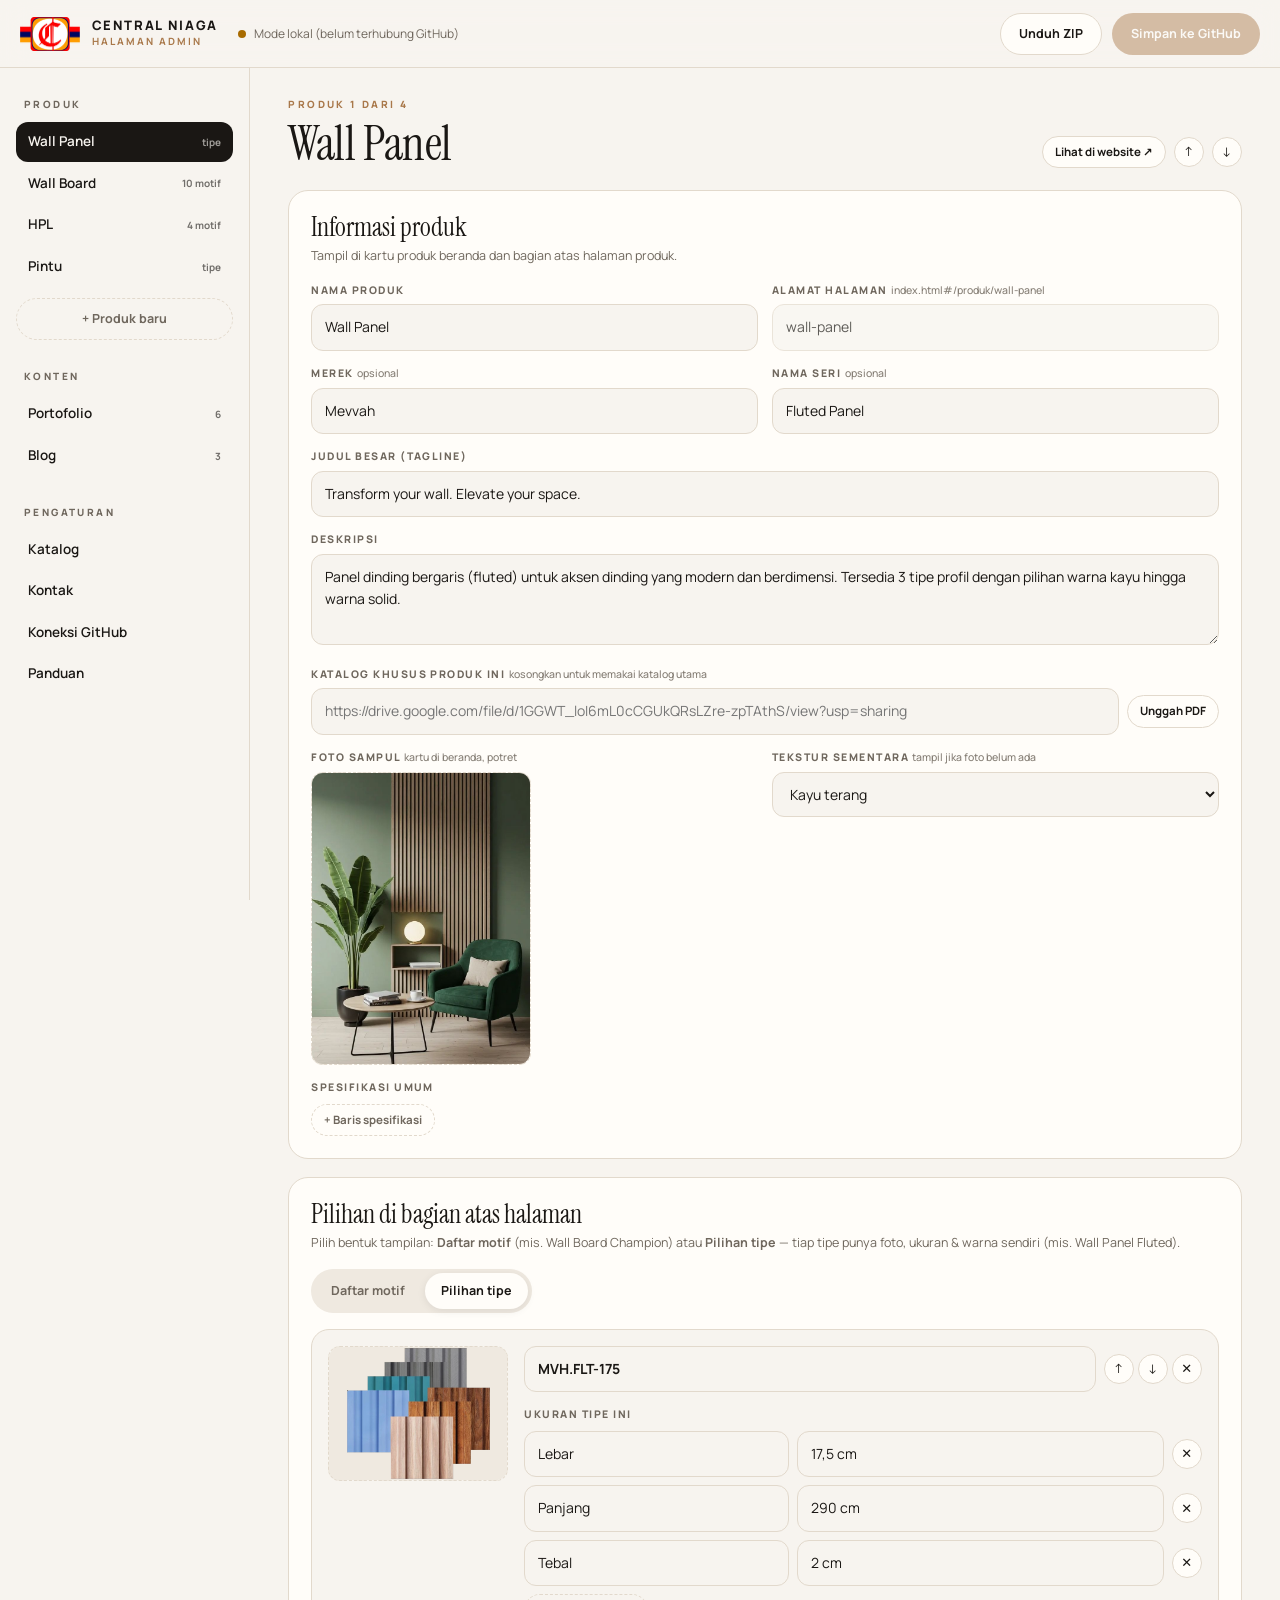
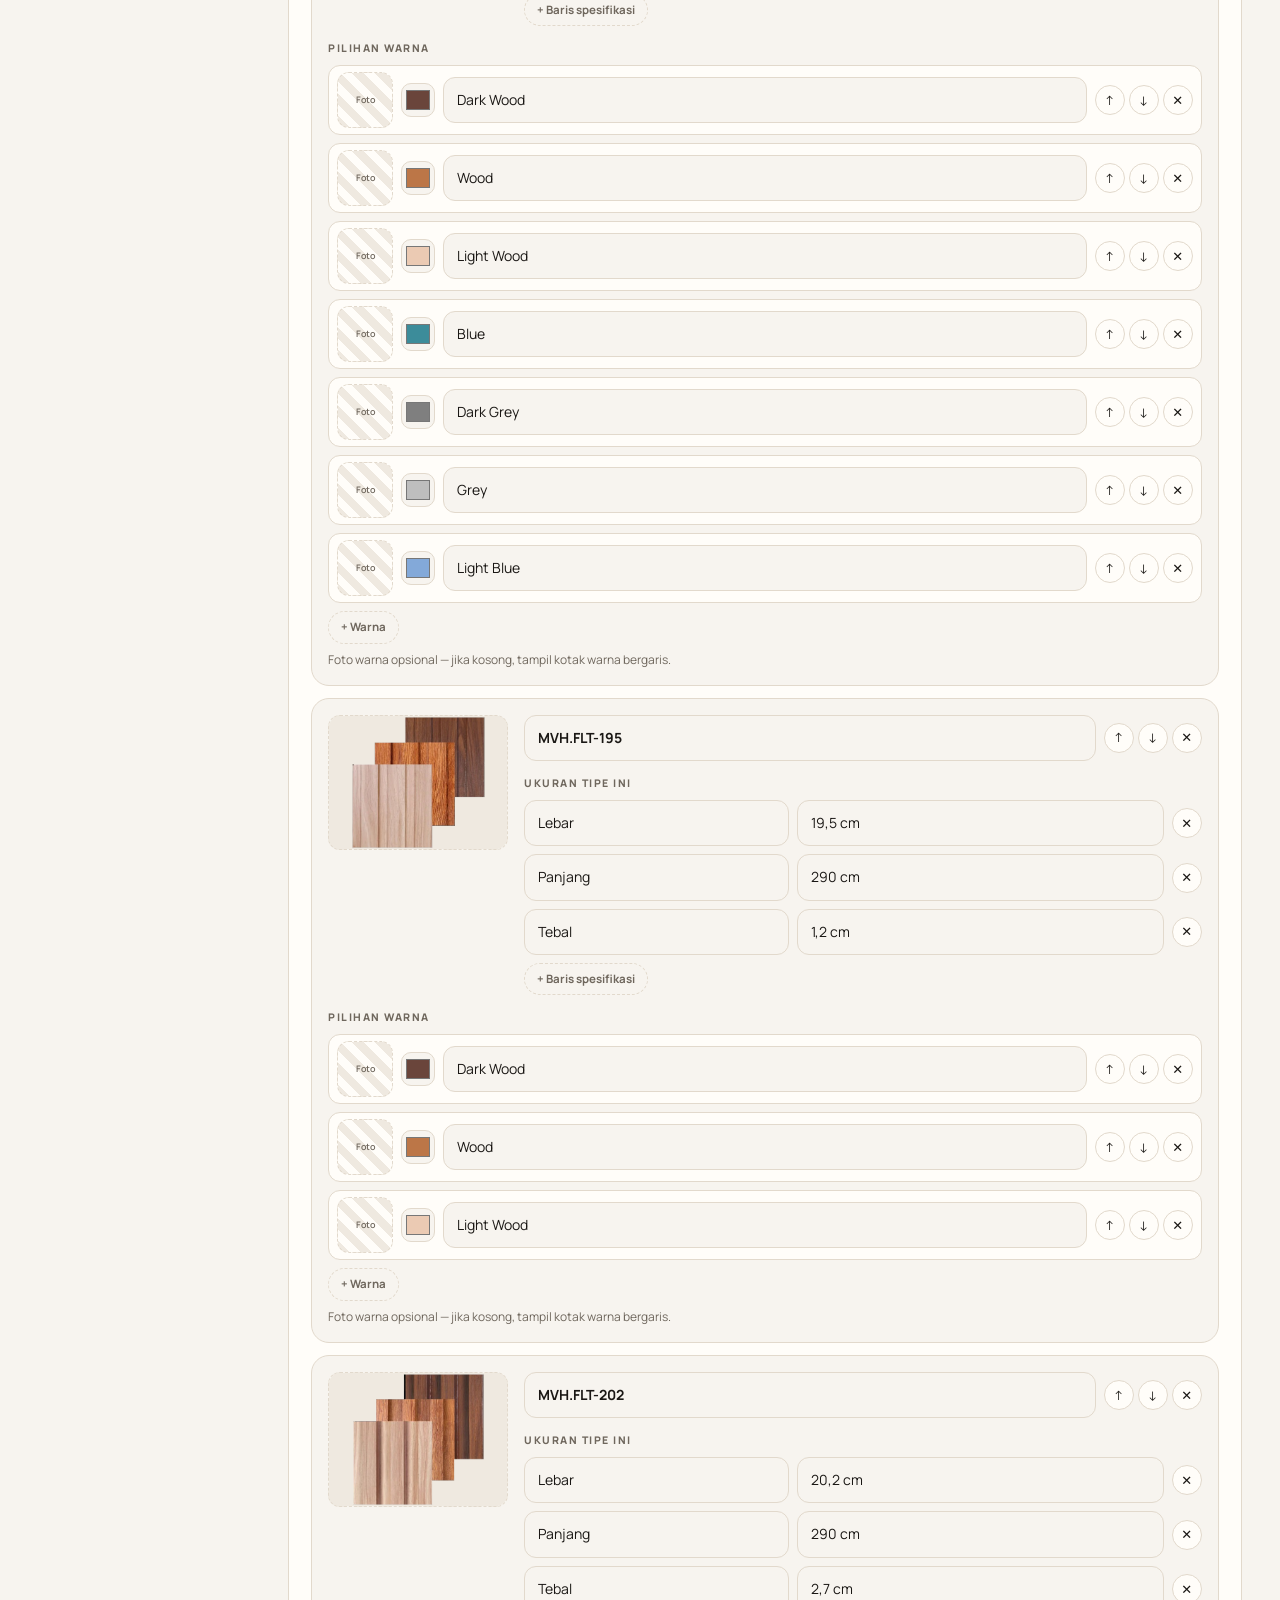
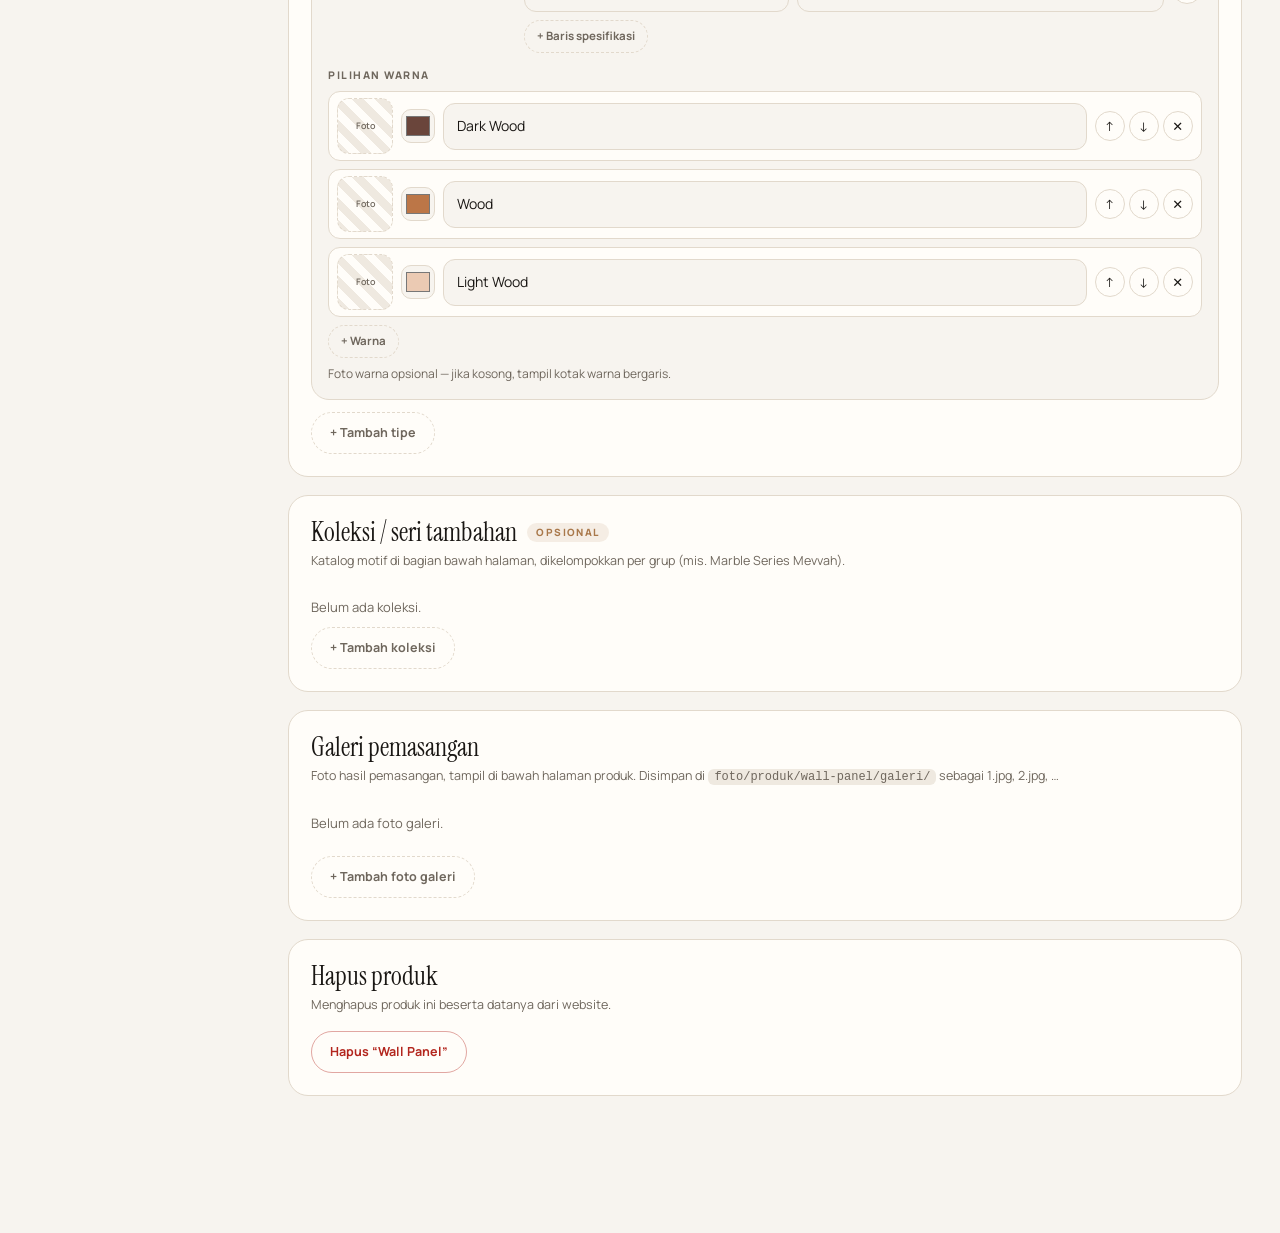
==== admin/index.html @ 2dae47a0 "Pindahkan halaman admin ke /admin/ agar bisa dikunci Cloudflare Access - admin.html → admin/index.ht" ====
<!DOCTYPE html>
<html lang="id">
<head>
<meta charset="utf-8">
<meta name="viewport" content="width=device-width, initial-scale=1">
<meta name="robots" content="noindex, nofollow">
<base href="../">
<title>Admin — Central Niaga Hardware</title>
<link rel="icon" type="image/png" href="foto/logo/favicon.png">
<link rel="preconnect" href="https://fonts.googleapis.com">
<link rel="preconnect" href="https://fonts.gstatic.com" crossorigin>
<link rel="stylesheet" href="https://fonts.googleapis.com/css2?family=Manrope:wght@400;500;600;700;800&family=Instrument+Serif:ital@0;1&display=swap">
<link rel="stylesheet" href="admin/admin.css">
</head>
<body>

<header class="top">
  <a class="brand" href="index.html" title="Buka website"><img src="foto/logo/logo.png" alt=""><span><b>CENTRAL NIAGA</b><small>Halaman Admin</small></span></a>
  <div class="top-st" id="st-mode"></div>
  <div class="top-act">
    <span class="dirty" id="dirty" hidden></span>
    <button class="b ghost" id="b-zip" type="button">Unduh ZIP</button>
    <button class="b acc" id="b-save" type="button">Simpan ke GitHub</button>
  </div>
</header>

<div class="shell">
  <aside class="side">
    <div class="side-l">Produk</div>
    <nav id="nav-produk"></nav>
    <button class="b line wide" type="button" data-act="produk-baru">+ Produk baru</button>
    <div class="side-l">Konten</div>
    <nav>
      <a data-tab="portofolio">Portofolio <small id="n-pf"></small></a>
      <a data-tab="blog">Blog <small id="n-blog"></small></a>
    </nav>
    <div class="side-l">Pengaturan</div>
    <nav>
      <a data-tab="katalog">Katalog</a>
      <a data-tab="kontak">Kontak</a>
      <a data-tab="github">Koneksi GitHub</a>
      <a data-tab="panduan">Panduan</a>
    </nav>
  </aside>
  <main id="main"></main>
</div>

<div class="toast" id="toast" hidden></div>
<div class="modal" id="modal" hidden><div class="modal-in"><h3 id="m-t"></h3><div id="m-b"></div><div class="modal-act" id="m-a"></div></div></div>
<input type="file" id="file-in" hidden>

<script src="assets/js/pengaturan.js"></script>
<script src="admin/jszip.min.js"></script>
<script src="admin/admin.js"></script>
</body>
</html>
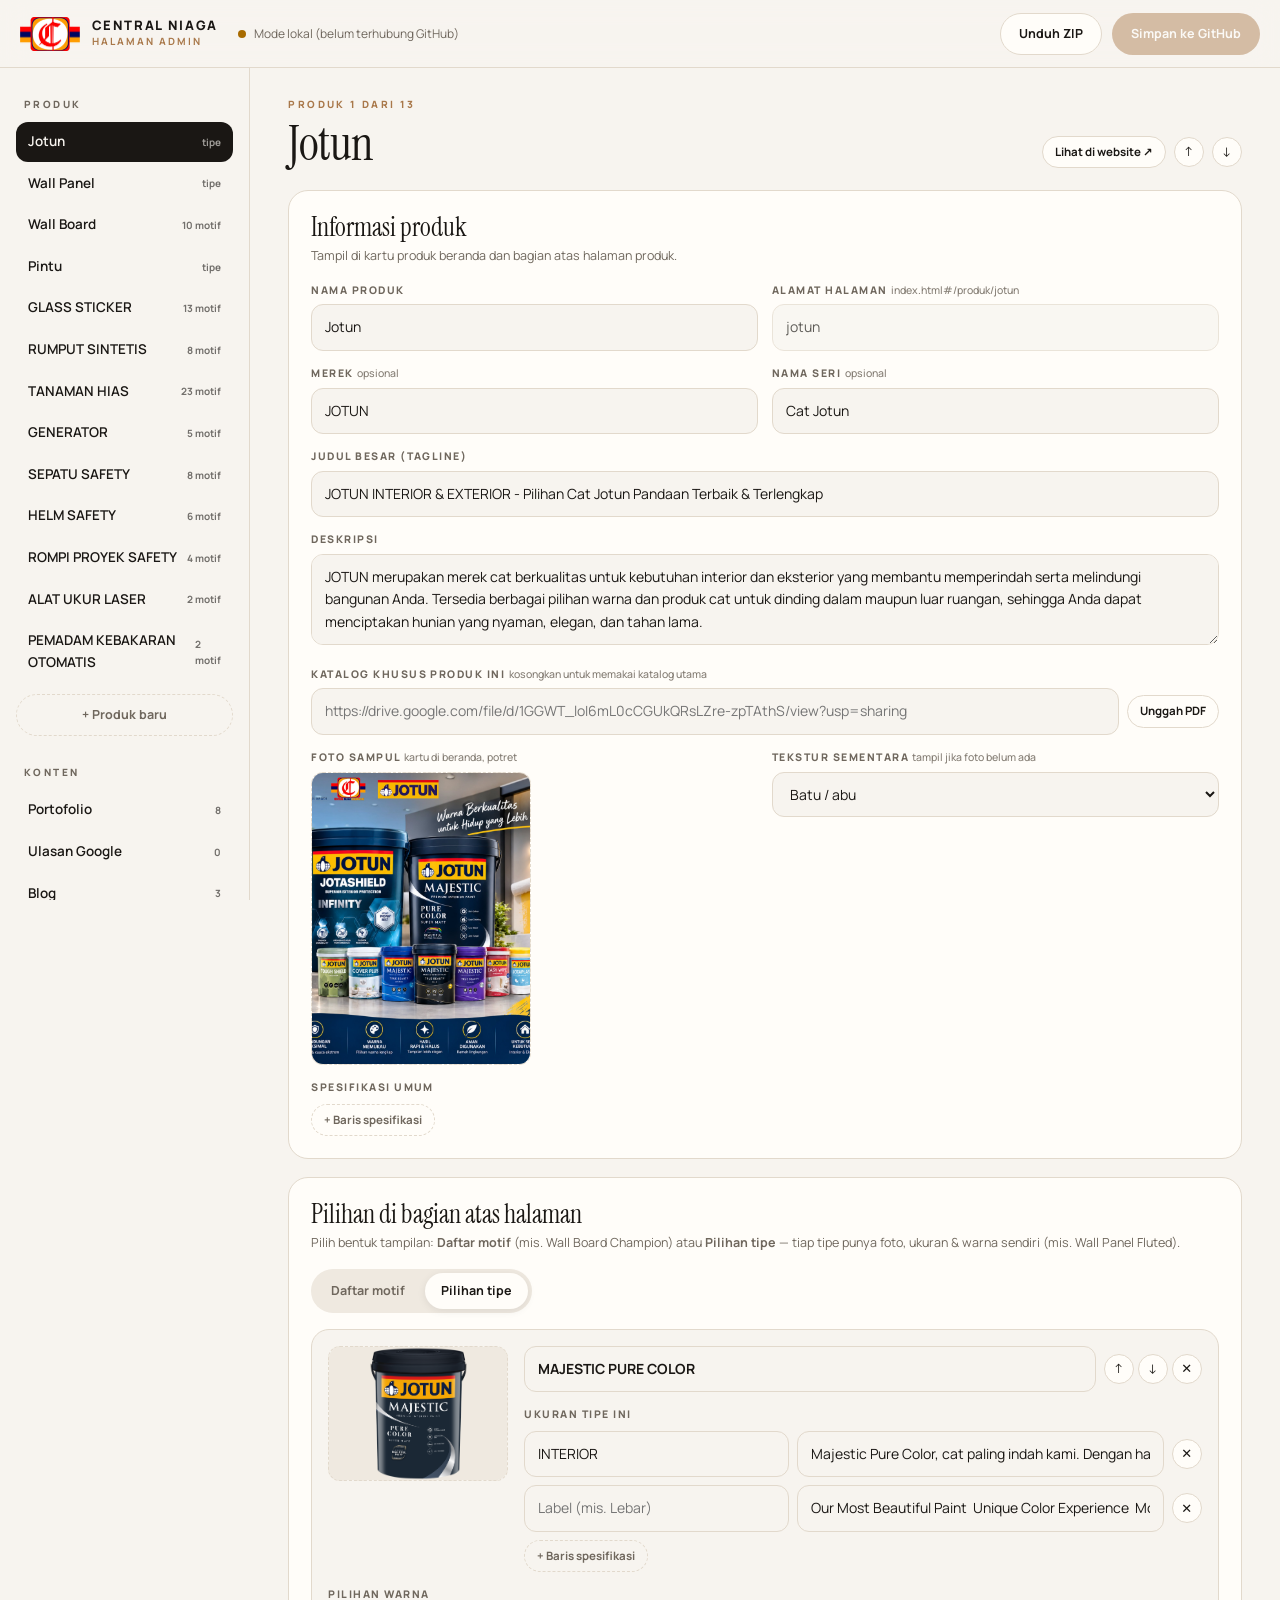
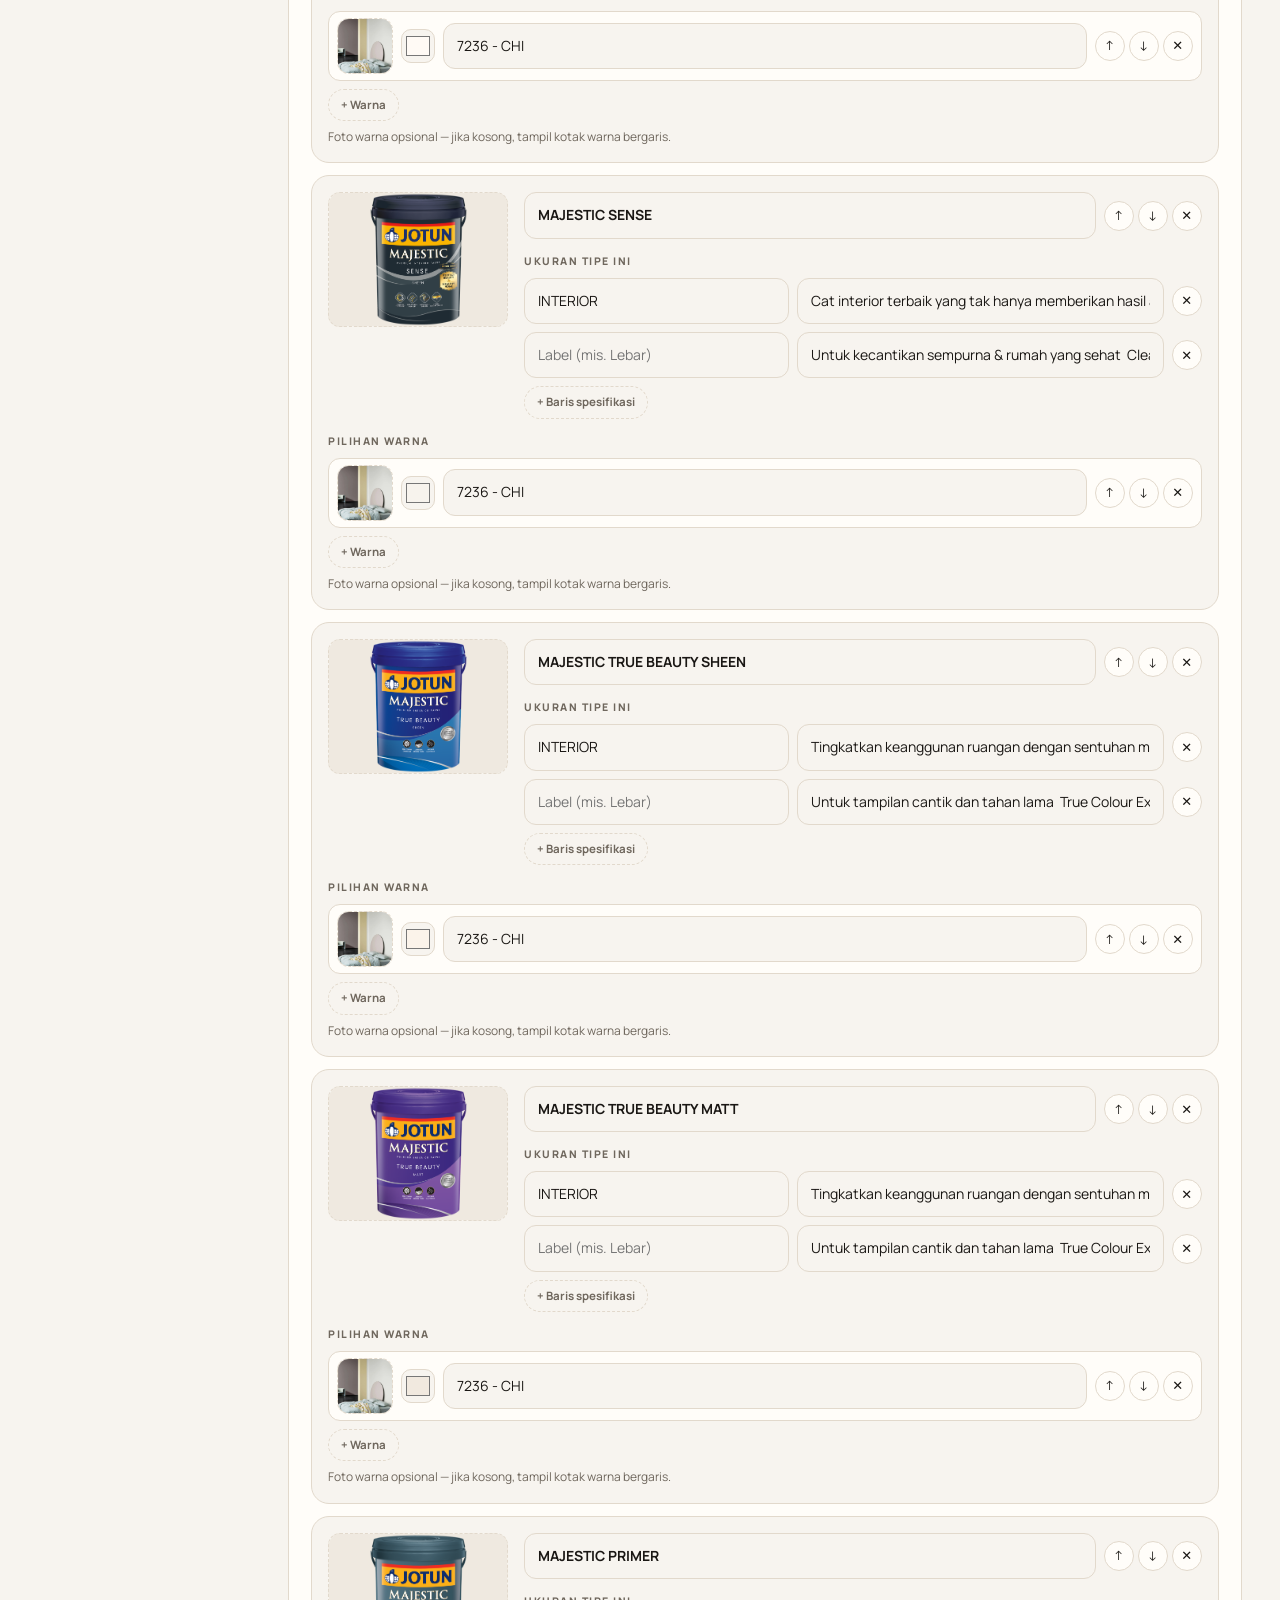
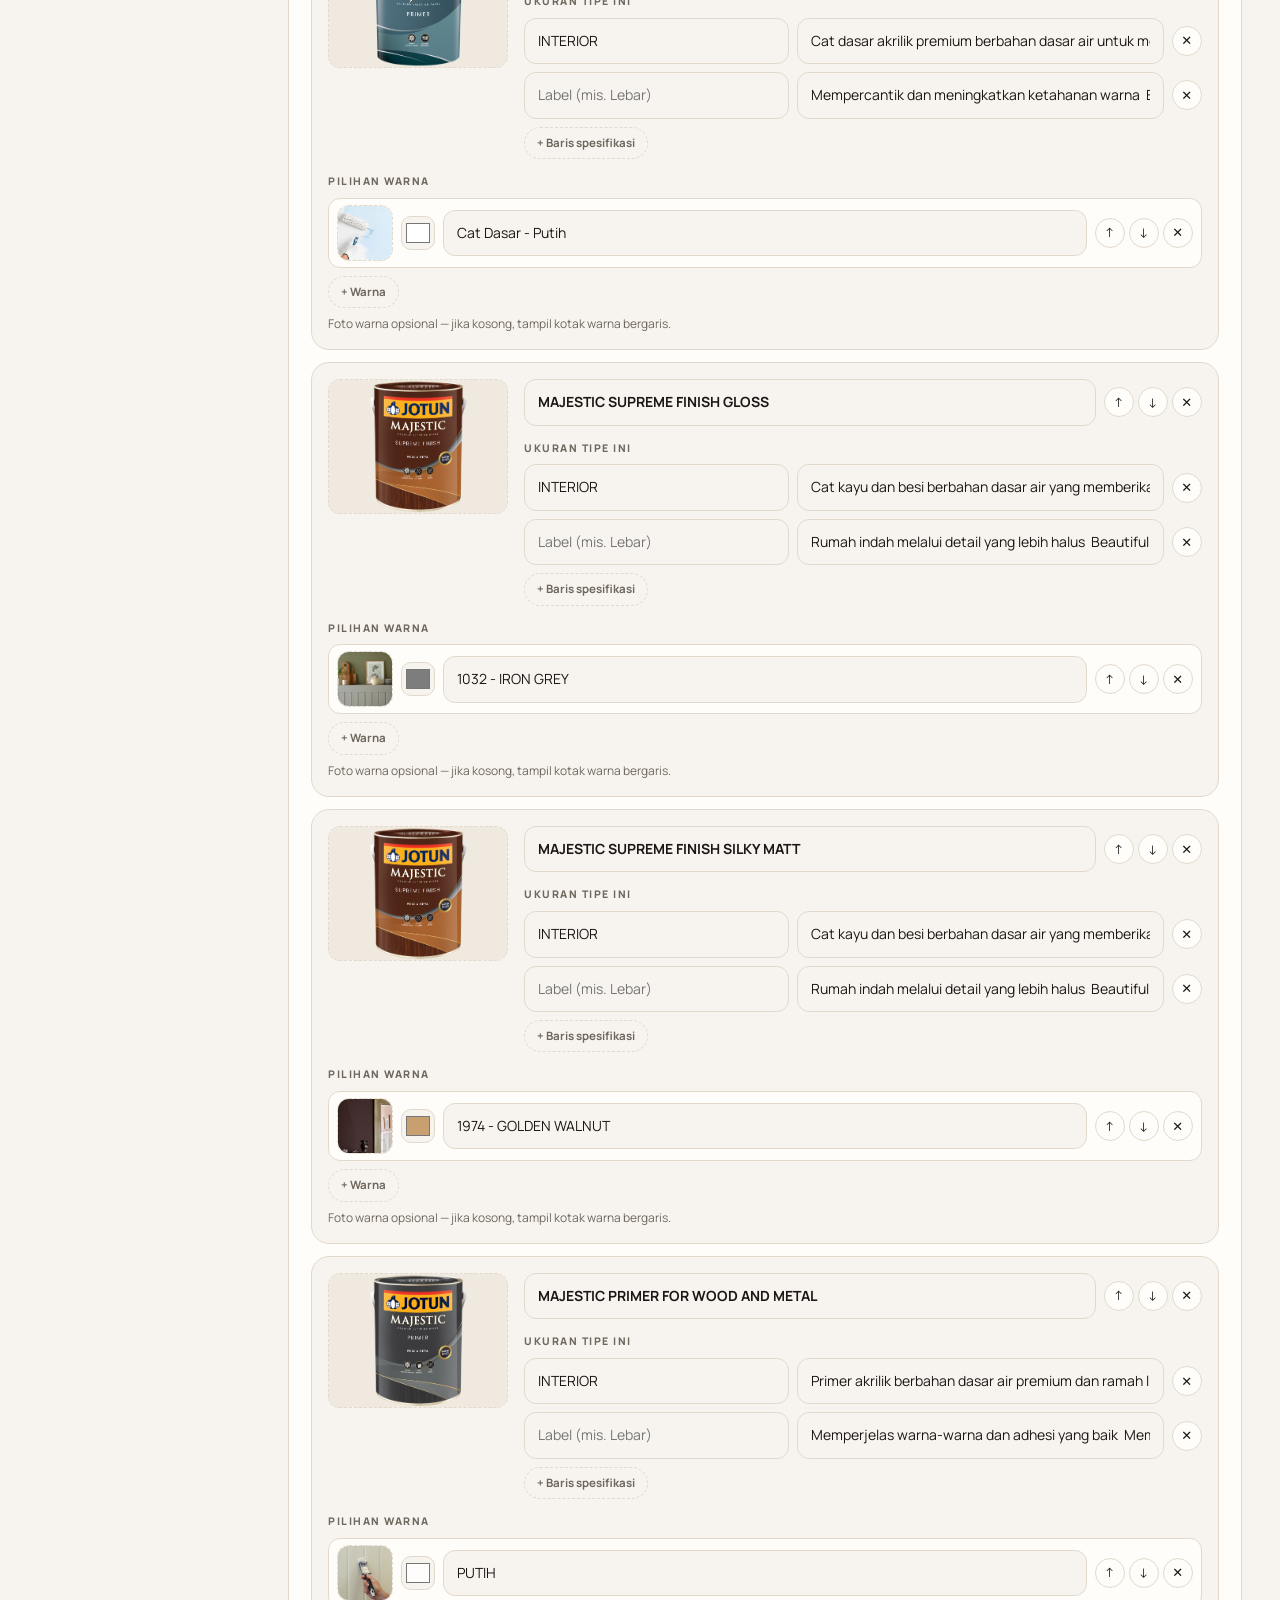
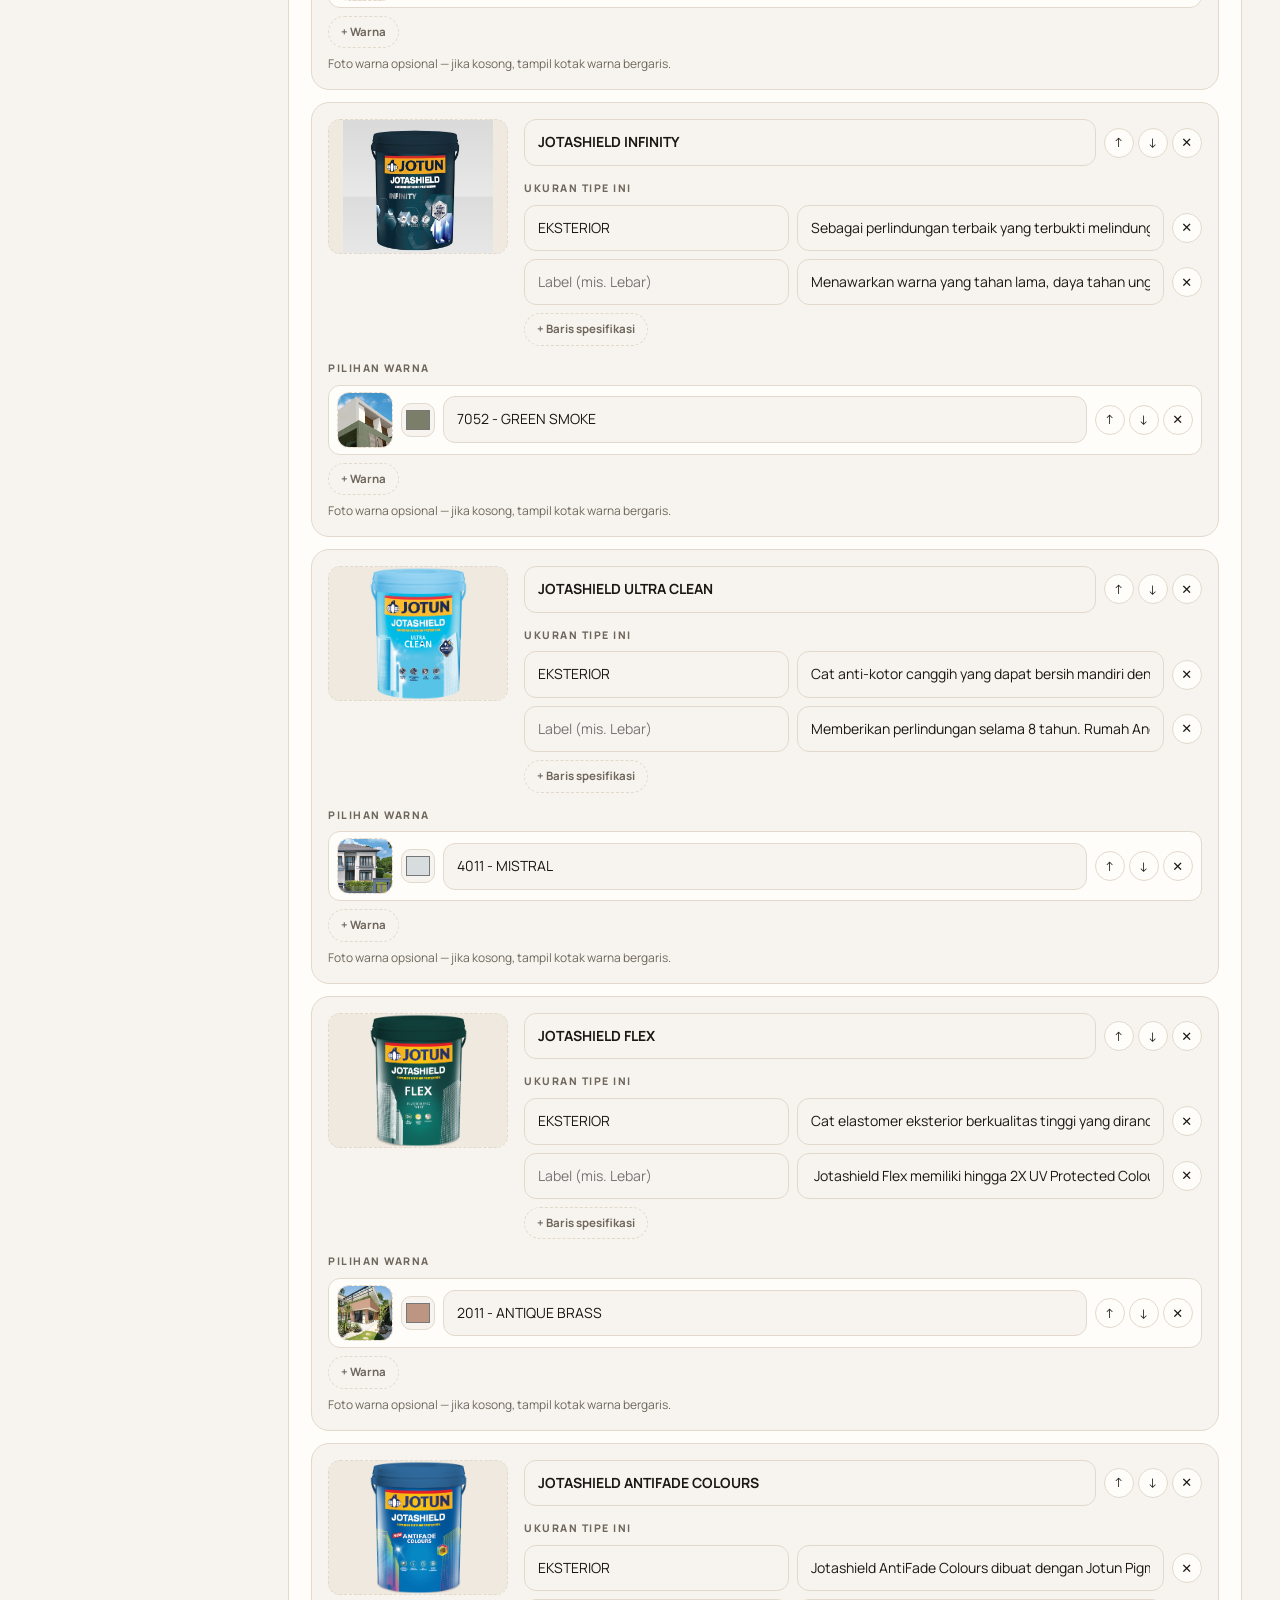
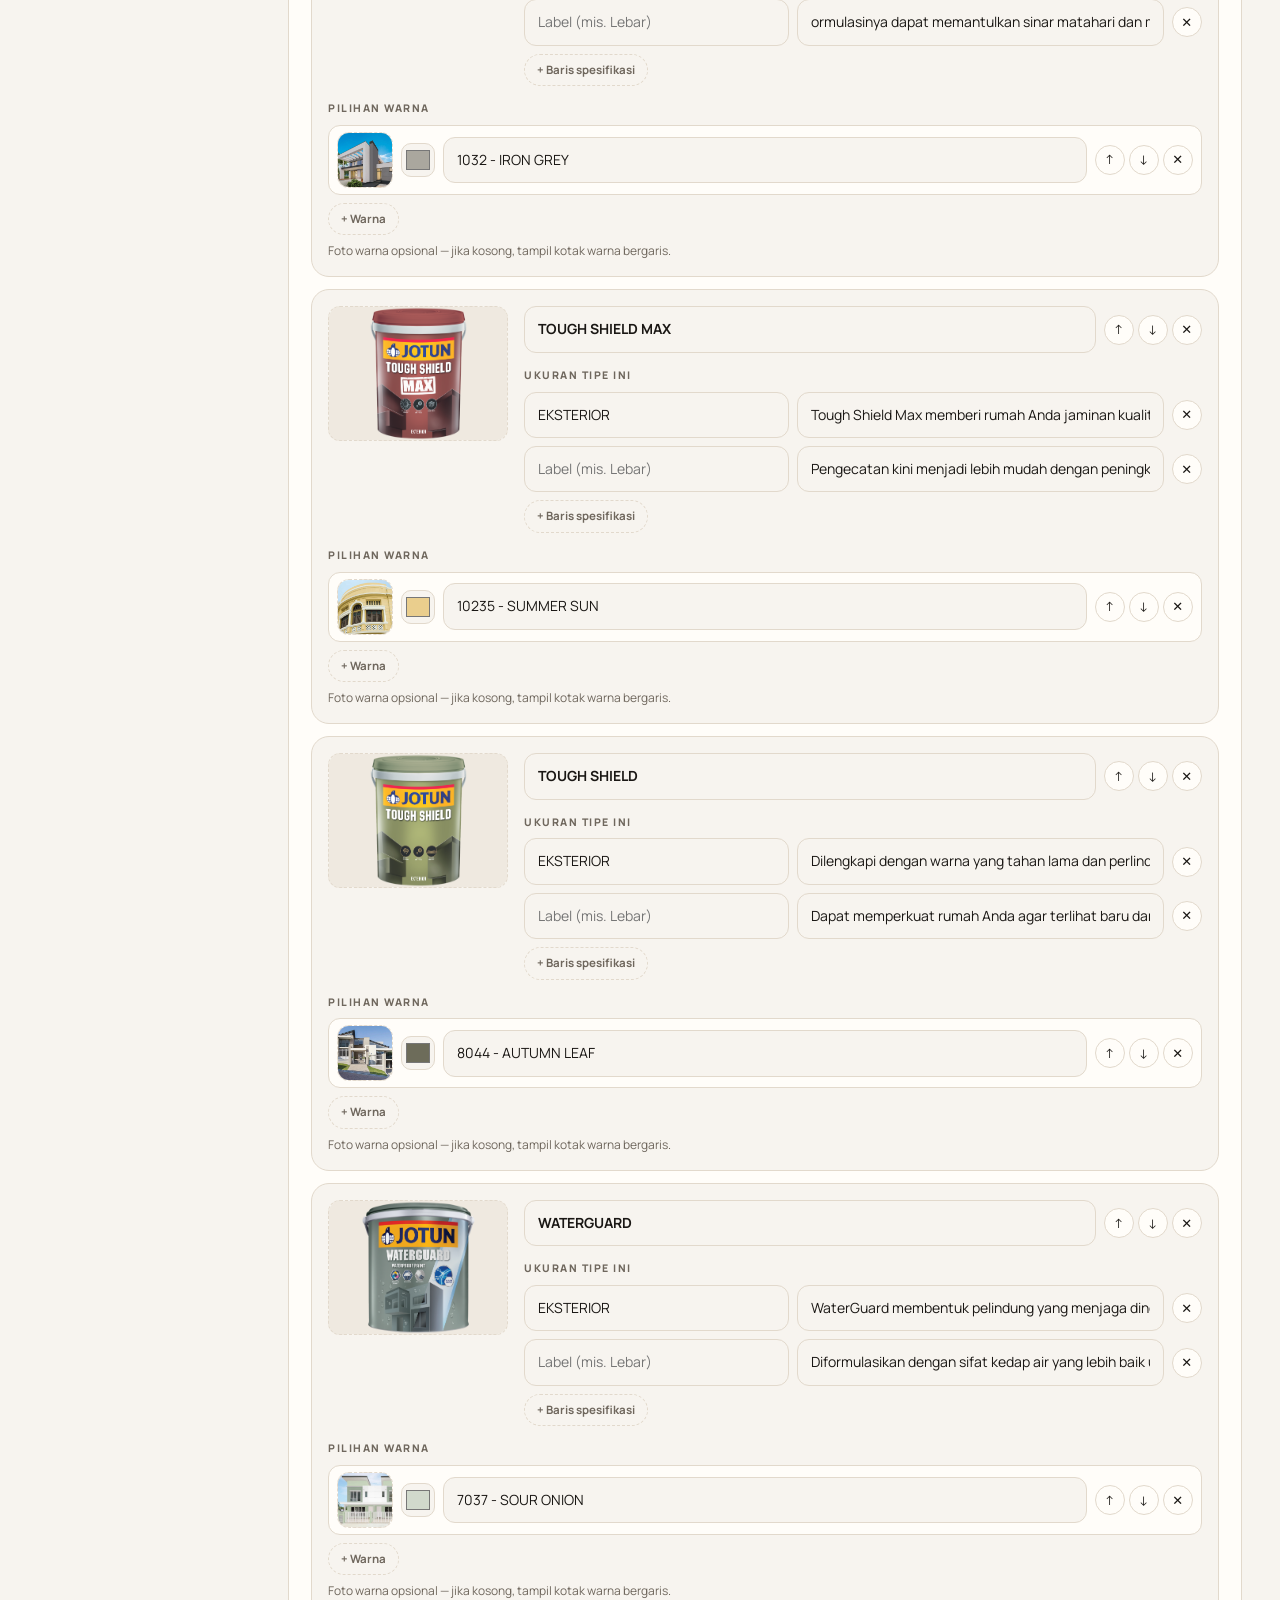
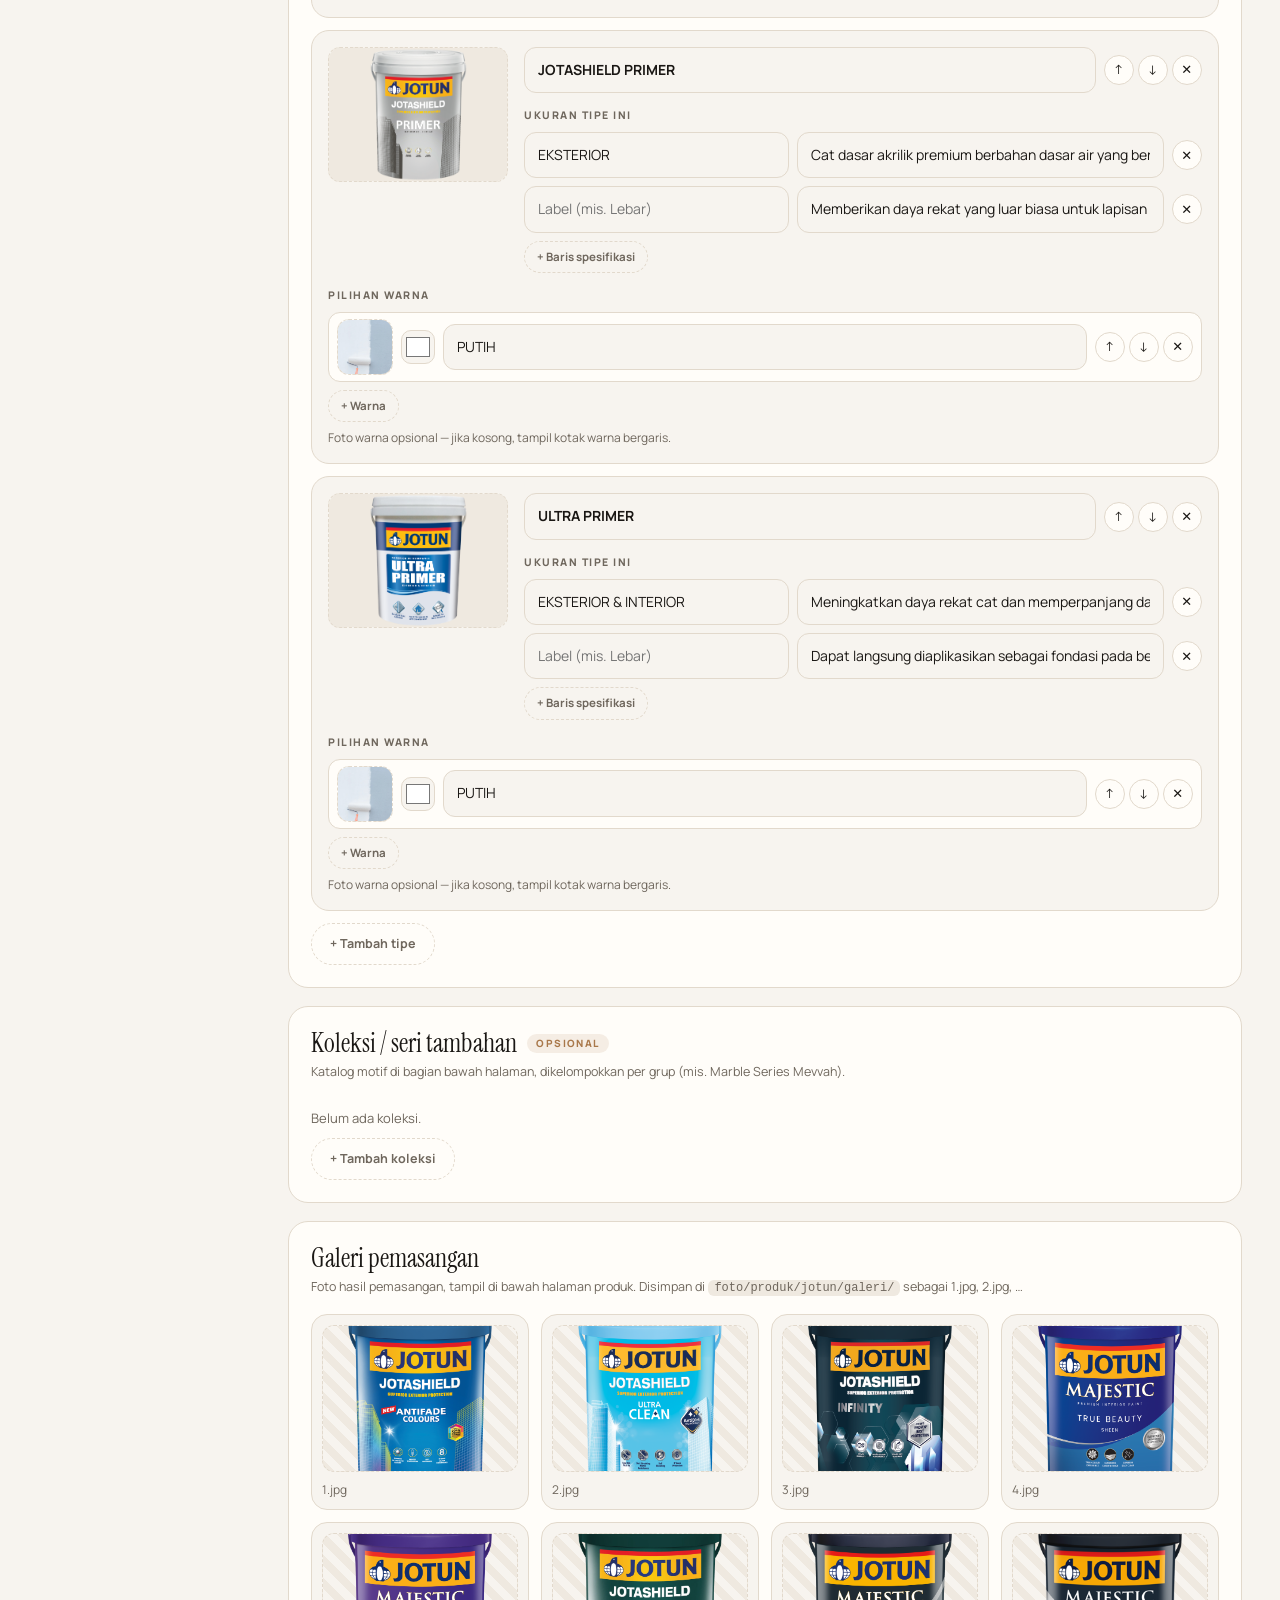
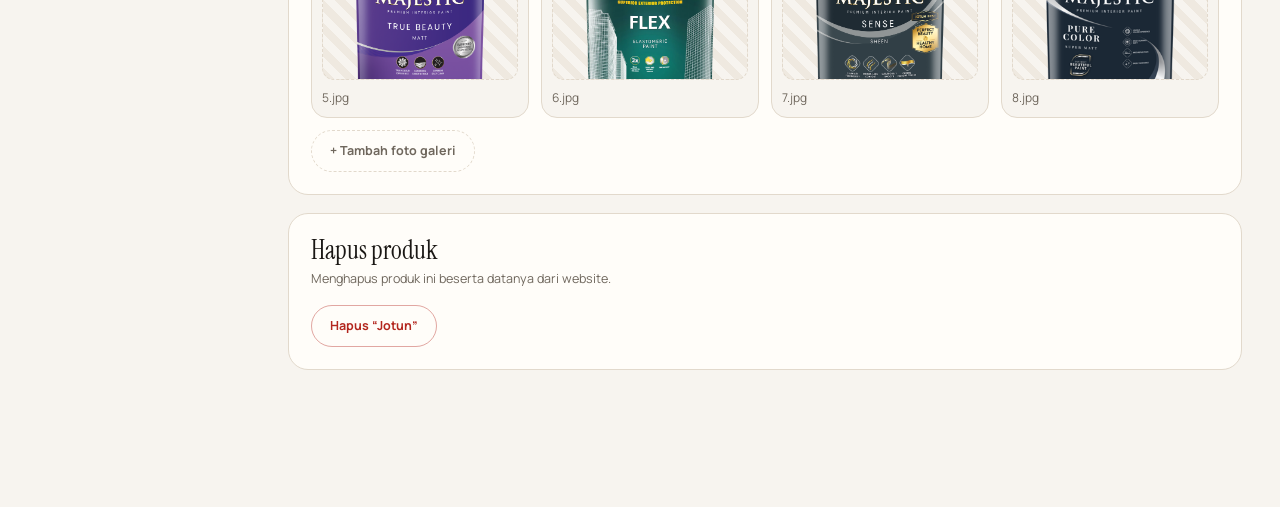
==== commit e7101c74: "Bagian Ulasan Google + menu admin; hapus produk HPL - Beranda: bagian Ulasan Google (rating 4,9 · 1." ====
--- a/admin/index.html
+++ b/admin/index.html
@@ -32,6 +32,7 @@
     <div class="side-l">Konten</div>
     <nav>
       <a data-tab="portofolio">Portofolio <small id="n-pf"></small></a>
+      <a data-tab="ulasan">Ulasan Google <small id="n-ul"></small></a>
       <a data-tab="blog">Blog <small id="n-blog"></small></a>
     </nav>
     <div class="side-l">Pengaturan</div>
